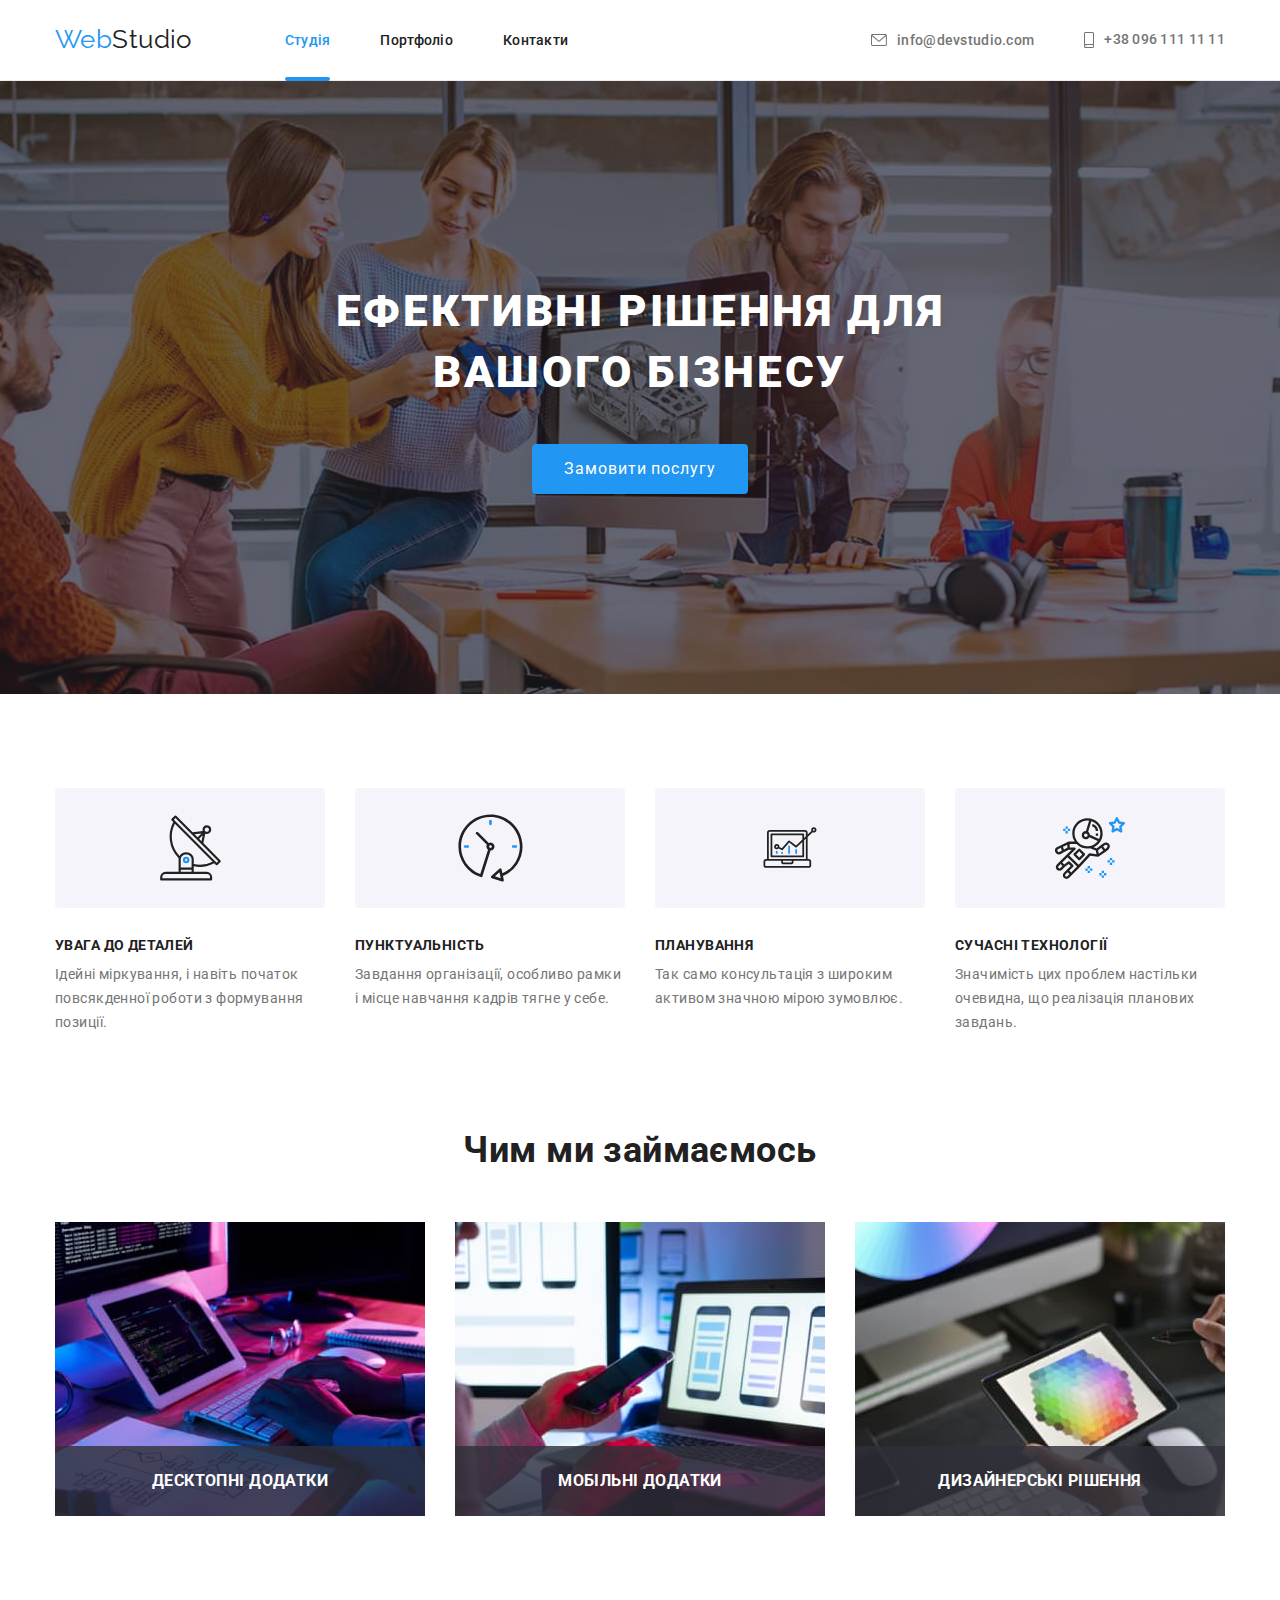
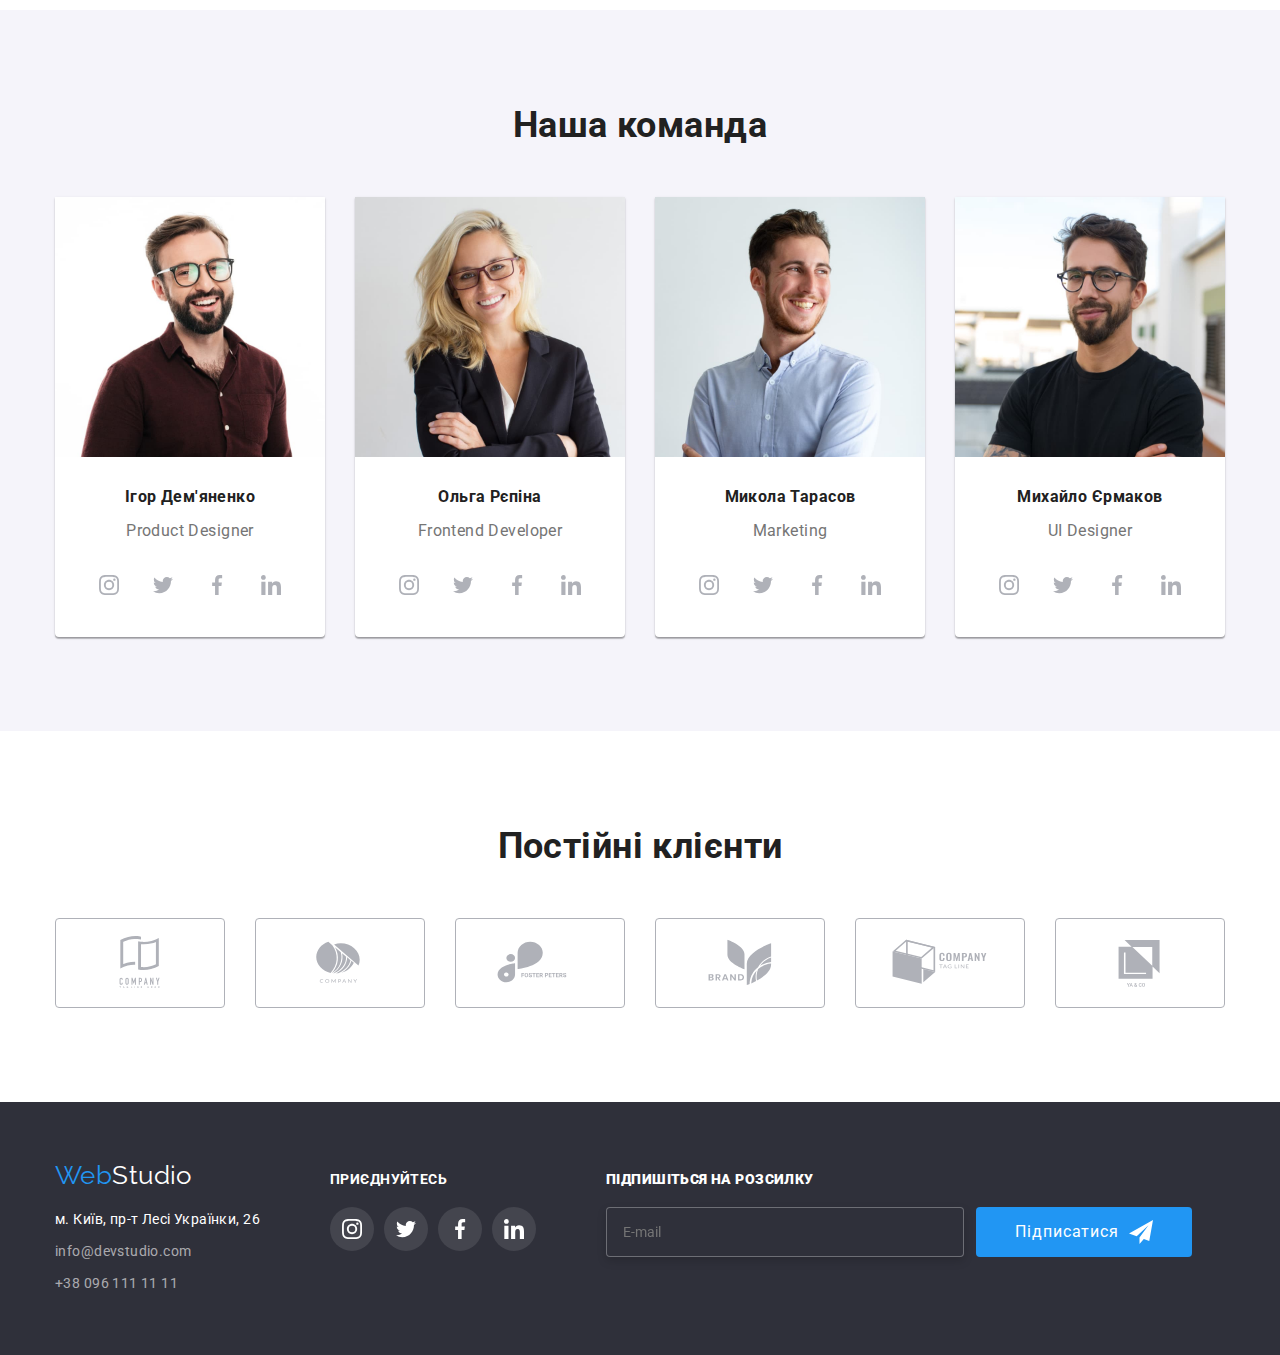
==== index.html @ 101f69b4 "add footer-email" ====
<!DOCTYPE html>
<html lang="uk">
  <head>
    <meta charset="UTF-8" />
    <meta http-equiv="X-UA-Compatible" content="IE=edge" />
    <meta name="viewport" content="width=device-width, initial-scale=1.0" />
    <title>WebStudio</title>
    <link
      rel="stylesheet"
      href="https://fonts.googleapis.com/css2?family=Raleway:wght@700&family=Roboto:wght@400;500;700;900&display=swap"
    />
    <link
      rel="stylesheet"
      href="https://cdnjs.cloudflare.com/ajax/libs/modern-normalize/1.0.0/modern-normalize.min.css"
    />
    <link rel="stylesheet" href="./css/styles.css" />
  </head>
  <body>
    <header>
      <div class="container header-container">
        <a class="link" href="/"><span>Web</span>Studio</a>
        <nav class="nav">
          <ul class="main-list">
            <li class="list-item"><a class="header-nav-link nav active" href="./index.html">Студія</a></li>
            <li class="list-item"><a class="header-nav-link " href="./portfolio.html">Портфоліо</a></li>
            <li class="list-item"><a class="header-nav-link" href="">Контакти</a></li>
          </ul>
        </nav>
        <ul class="list-address">
          <li class="list-item">
            <a class="icon-contacts" href="mailto:info@devstudio.com">
              <svg class=" icon-tap" width="16" height="12" >
              <use href="./images/icons.svg#envelope"></use></svg>info@devstudio.com
            </a>
          </li>
          <li class="list-item">
            <a class="icon-contacts" href="tel:+380961111111">
                <svg class="icon-tap" width="10" height="16">
                <use href="./images/icons.svg#smartphone">
                </use>
              </svg>+38 096 111 11 11</a>
          </li>
        </ul>
      </div>
    </header>
    <main>
      <!-- шапка cap-->
      <section class="hero section" >
        <div class="container">
          <h1 class="hero-cap">Ефективні рішення для вашого бізнесу</h1>
          <button class="buttom-cap" type="button" data-modal-open >Замовити послугу</button>
        </div> 
        <!-- модальне вікно  -->
        <div class="backdrop is-hidden" data-modal>
          <div class="modal ">
            <button class="btn-close" type="button" data-modal-close>
              <svg  width="11" height="11">
                <use href="./images/icons.svg#icon-x "></use> 
              </svg>
            </button>
            <form class="reg-form" name="reg-form" autocomplete="off" novalidate>
             <strong class="strong-title">Залиште свої дані, ми вам передзвонимо</strong>

              <div class="label-contacts">
                  
                    <label for="name">
                      <strong  class="strong-list">Iмʼя</strong>
                    </label>
                  <input class="input" type="text" id="name" name="user-name"  >
                  <svg class="form-icon" width="18" height="18">
                    <use href="./images/icons.svg#icon-name">
                    </use>
                  </svg>
              </div>

              <div class="label-contacts">
                    <label for="tel">
                      <strong class="strong-list">Телефон</strong>
                    </label>
                
                    <input class="input" type="tel" id="tel" name="user-tel" >
                    <svg class="form-icon" width="18" height="18">
                      <use href="./images/icons.svg#icon-phone">
                      </use>
                    </svg>
              </div>

              <div class="label-contacts">
                    <label for="email">
                      <strong class="strong-list">Пошта</strong>
                    </label>
                  <div class="form-contacts">
                  </div>
                    <input class="input" type="email" id="email" name="user-email" >
                    <svg class="form-icon" width="18" height="18">
                      <use href="./images/icons.svg#icon-mail">
                      </use>
                    </svg>
              </div>

              <div class="label-contacts">
                    <label for="comment">
                      <strong class="strong-list">Коментар</strong>
                    </label>
                <textarea  class="textarea" name="comment " id="comment" cols="30" rows="10" placeholder="Введіть текст"></textarea>
              </div>

               <label class="licence">
                  <input class="aggre-licence visually-hidden " type="checkbox" name="licence" >
                  <svg class="icon-licence" width="16" height="15">
                    <use class="icon-unchecked" href="./images/icons.svg#icon-unchecked"></use>
                    <use class="icon-checked" href="./images/icons.svg#icon-checked"></use>
                  </svg>
                  <strong class="strong-licence">
                    Погоджуюся з розсилкою та приймаю  
                    <a class="link" href="" rel="_blank" >Умови договору</a>
                  </strong>
                </label>

              <div class="send-btn">
                <button class="modal-btn" type="submit">Відправити</button>
              </div>     

            </form>
          </div>
        </div> 
      </section>
      <!-- вміння skill-->
      <section class="section">
        <div class="container">
          <h2 hidden class="visually-hidden">вміння</h2>
          <ul class="skill">
            <li class="list-skill">
              <div class="skill-list">
                <svg class="skill-icon" width="65" height="70">
                 <use href="./images/icons.svg#antenna">
                 </use>
               </svg>
             </div>
              <h3>УВАГА ДО ДЕТАЛЕЙ</h3>
              <p>Ідейні міркування, і навіть початок повсякденної роботи з формування позиції.</p>
            </li>
            <li class="list-skill">
              <div class="skill-list"><svg class="skill-icon" width="67" height="70">
                <use href="./images/icons.svg#clock">
                </use>
              </svg></div>
              <h3>ПУНКТУАЛЬНІСТЬ</h3>
              <p>Завдання організації, особливо рамки і місце навчання кадрів тягне у себе.</p>
            </li>
            <li class="list-skill">
              <div class="skill-list"><svg class="skill-icon" width="70" height="53">
                <use href="./images/icons.svg#diagram">
                </use>
              </svg></div>
              <h3>ПЛАНУВАННЯ</h3>
              <p>Так само консультація з широким активом значною мірою зумовлює.</p>
            </li>
            <li class="list-skill">
              <div class="skill-list"><svg class="skill-icon" width="70" height="70">
                <use href="./images/icons.svg#astronaut">
                </use>
              </svg></div>
              <h3>СУЧАСНІ ТЕХНОЛОГІЇ</h3>

              <p>Значимість цих проблем настільки очевидна, що реалізація планових завдань.</p>
            </li>
          </ul>
        </div>
      </section>
      <!-- Чим ми займаємось work-->
      <section class="section-work section">
        <div class="container">
          <h2 class="section-title">Чим ми займаємось</h2>
          <ul class="list-work">
            <li class="list-item">
              <div class="rute">
                <img class="img"
               src="./images/about-us/image-2.jpg" 
               width="370" height="294" 
               alt="Робочий стіл" />
              <div class="name">
                <h3>Десктопні Додатки</h3>
              </div>
              </div>
            </li>
            <li class="list-item">
              <div class="rute">
                <img class="img" 
                src="./images/about-us/image-1.jpg" 
                width="370" height="294" 
                alt="Створення макету за ноутбуком" />
                <div class="name">
                  <h3>мобільні Додатки</h3>
                </div>
              </div>
            </li>
            <li class="list-item">
              <div class="rute">
               <img
                class="img"
                src="./images/about-us/image-3.jpg"
                width="370"
                height="294"
                alt="Малювання на планшеті"
               />
              <div class="name">
                <h3>дизайнерські рішення</h3>
              </div>
              </div>
            </li>
          </ul>
        </div>
      </section>
      <!-- команда igor olga mikola mikhailo-->
      <section class="section-team section">
        <div class="container">
          <h2 class="section-title">Наша команда</h2>
          <ul class="list-team">
            <li class="list-name">
              <img class="img" src="./images/team/image-4.jpg" width="270" height="260" alt="продукт дизайнер" />
              <h3>Ігор Дем'яненко</h3>
              <p>Product Designer</p>
              <ul class="social-team">
                <li class="social-item">
                  <a class="social-link" href="https://instagram.com/" target="_blank" rel="noopener noreferrer" aria-label="instagram">
                    <svg class="social-icon" width="20" height="20">
                      <use href="./images/icons.svg#instagram">
                      </use>
                   </svg>
                </a>
               </li>
               <li class="social-item">
                  <a  class="social-link" href="https://twitter.com/" target="_blank" rel="noopener noreferrer" aria-label="twitter">
                    <svg class="social-icon" width="20" height="20">
                      <use href="./images/icons.svg#twitter">
                      </use>
                   </svg>
                </a>
               </li>
               <li class="social-item">
                  <a  class="social-link" href="https://www.facebook.com/" target="_blank" rel="noopener noreferrer" aria-label="facebook">
                    <svg class="social-icon" width="20" height="20">
                      <use href="./images/icons.svg#facebook">
                      </use>
                   </svg>
                </a>
               </li>
               <li class="social-item">
                  <a  class="social-link" href="https://www.linkedin.com/" target="_blank" rel="noopener noreferrer" aria-label="linkedin">
                    <svg class="social-icon" width="20" height="20">
                      <use href="./images/icons.svg#linkedin">
                      </use>
                   </svg>
                </a>
               </li> 
              </ul>
            </li>
            <li class="list-name">
              <img class="img" src="./images/team/image-5.jpg" width="270" height="260" alt="програміст" />
              <h3>Ольга Рєпіна</h3>
              <p>Frontend Developer</p>
              <ul class="social-team">
                <li class="social-item">
                  <a class="social-link" href="https://instagram.com/" target="_blank" rel="noopener noreferrer" aria-label="instagram">
                    <svg class="social-icon" width="20" height="20">
                      <use href="./images/icons.svg#instagram">
                      </use>
                   </svg>
                </a>
               </li>
               <li class="social-item">
                  <a  class="social-link" href="https://twitter.com/" target="_blank" rel="noopener noreferrer" aria-label="instagram">
                    <svg class="social-icon" width="20" height="20">
                      <use href="./images/icons.svg#twitter">
                      </use>
                   </svg>
                </a>
               </li>
               <li class="social-item">
                  <a  class="social-link" href="https://www.facebook.com/" target="_blank" rel="noopener noreferrer" aria-label="instagram">
                    <svg class="social-icon" width="20" height="20">
                      <use href="./images/icons.svg#facebook">
                      </use>
                   </svg>
                </a>
               </li>
               <li class="social-item">
                  <a  class="social-link" href="https://www.linkedin.com/" target="_blank" rel="noopener noreferrer" aria-label="instagram">
                    <svg class="social-icon" width="20" height="20">
                      <use href="./images/icons.svg#linkedin">
                      </use>
                   </svg>
                </a>
               </li> 
              </ul>
            </li>
            <li class="list-name">
              <img class="img" src="./images/team/image-6.jpg" width="270" height="260" alt="маркетолог" />
              <h3>Микола Тарасов</h3>
              <p>Marketing</p>
              <ul class="social-team">
                <li class="social-item">
                  <a class="social-link" href="https://instagram.com/" target="_blank" rel="noopener noreferrer" aria-label="instagram">
                    <svg class="social-icon" width="20" height="20">
                      <use href="./images/icons.svg#instagram">
                      </use>
                   </svg>
                </a>
               </li>
               <li class="social-item">
                  <a  class="social-link" href="https://twitter.com/" target="_blank" rel="noopener noreferrer" aria-label="instagram">
                    <svg class="social-icon" width="20" height="20">
                      <use href="./images/icons.svg#twitter">
                      </use>
                   </svg>
                </a>
               </li>
               <li class="social-item">
                  <a  class="social-link" href="https://www.facebook.com/" target="_blank" rel="noopener noreferrer" aria-label="instagram">
                    <svg class="social-icon" width="20" height="20">
                      <use href="./images/icons.svg#facebook">
                      </use>
                   </svg>
                </a>
               </li>
               <li class="social-item">
                  <a  class="social-link" href="https://www.linkedin.com/" target="_blank" rel="noopener noreferrer" aria-label="instagram">
                    <svg class="social-icon" width="20" height="20">
                      <use href="./images/icons.svg#linkedin">
                      </use>
                   </svg>
                </a>
               </li> 
              </ul>
            </li>
            <li class="list-name">
              <img class="img" src="./images/team/image-7.jpg" width="270" height="260" alt="дизайнер" />
              <h3>Михайло Єрмаков</h3>
              <p>UI Designer</p>
              <ul class="social-team">
                <li class="social-item">
                  <a class="social-link" href="https://instagram.com/" target="_blank" rel="noopener noreferrer" aria-label="instagram">
                    <svg class="social-icon" width="20" height="20">
                      <use href="./images/icons.svg#instagram">
                      </use>
                   </svg>
                </a>
               </li>
               <li class="social-item">
                  <a  class="social-link" href="https://twitter.com/" target="_blank" rel="noopener noreferrer" aria-label="instagram">
                    <svg class="social-icon" width="20" height="20">
                      <use href="./images/icons.svg#twitter">
                      </use>
                   </svg>
                </a>
               </li>
               <li class="social-item">
                  <a  class="social-link" href="https://www.facebook.com/" target="_blank" rel="noopener noreferrer" aria-label="instagram">
                    <svg class="social-icon" width="20" height="20">
                      <use href="./images/icons.svg#facebook">
                      </use>
                   </svg>
                </a>
               </li>
               <li class="social-item">
                  <a class="social-link" href="https://www.linkedin.com/" target="_blank" rel="noopener noreferrer" aria-label="instagram">
                    <svg class="social-icon" width="20" height="20">
                      <use href="./images/icons.svg#linkedin">
                      </use>
                   </svg>
                </a>
               </li> 
              </ul>
            </li>
          </ul>
        </div>
      </section>
      <!-- постійні клієнти-->
      <section class="clients section">
        <div class="container ">
          <h2 class="section-title">Постійні клієнти</h2>
          <ul class="clients-item">
            <li class="clients-list">
              <a class="clients-link" href="" target="_blank" rel="noopener noreferrer" aria-label="">
                <svg class="clients-icon" width="120" height="60">
                <use  href="./images/icons.svg#logo-1">
                </use>
              </svg></a>
          </li>
            <li class="clients-list">
              <a class="clients-link " href="" target="_blank" rel="noopener noreferrer" aria-label="">
                <svg class="clients-icon" width="120" height="60">
                <use href="./images/icons.svg#logo-2">
                </use>
              </svg></a>
                  </li>
            <li class="clients-list">
              <a class="clients-link" href="" target="_blank" rel="noopener noreferrer" aria-label="">
                <svg class="clients-icon" width="120" height="60">
                <use href="./images/icons.svg#logo-3">
                </use>
              </svg></a>
                  </li>
            <li class="clients-list">
              <a class="clients-link" href="" target="_blank" rel="noopener noreferrer" aria-label="">
                <svg class="clients-icon" width="120" height="60">
                <use href="./images/icons.svg#logo-4">
                </use>
              </svg></a>
                  </li>
            <li class="clients-list">
              <a class="clients-link" href="" target="_blank" rel="noopener noreferrer" aria-label="">
                <svg class="clients-icon" width="120" height="60">
                <use href="./images/icons.svg#logo-5">
                </use>
              </svg></a>
                  </li>
            <li class="clients-list">
              <a class="clients-link" href="" target="_blank" rel="noopener noreferrer" aria-label="">
                <svg class="clients-icon" width="120" height="60">
                      <use href="./images/icons.svg#logo-6">
                      </use>
                   </svg>
                </a>
                  </li>
          </ul>
        </div>
      </section>
    </main>
    <footer class="footer">
      <div class="container">
        <div class="footer-container">
        <div>
        <a href="./index.html"><span>Web</span>Studio</a>
        <address class="link-address">
          <div class="socaial-footer">
          <ul class="list-contacts"><!--webstudio-->
            <li class="list-item">
              <a class="link" href="https://goo.gl/maps/d5CcS2hFM6yTFQRFA" target="_blank" rel="noopener no referre">
                м. Київ, пр-т Лесі Українки, 26
              </a>
            </li>
            <li class="list-item">
              <a class="link-address" href="mailto:info@devstudio.com">info@devstudio.com</a>
            </li>
            <li class="list-item">
              <a class="link-address" href="tel:+380961111111">+38 096 111 11 11</a>
            </li>
          </ul>
          </div>
        </address>
      </div>
      <div>
       <h2>приєднуйтесь</h2>
      <div class="socaial-footer">
        <ul class="social-footer">
          <li class="social-item">
            <a class="footer-link" href="https://instagram.com/" target="_blank" rel="noopener noreferrer"
              aria-label="instagram">
              <svg class="social-icon" width="20" height="20">
                <use href="./images/icons.svg#instagram">
                </use>
              </svg>
            </a>
          </li>
          <li class="social-item">
            <a class="footer-link" href="https://twitter.com/" target="_blank" rel="noopener noreferrer" aria-label="twitter">
              <svg class="social-icon" width="20" height="20">
                <use href="./images/icons.svg#twitter">
                </use>
              </svg>
            </a>
          </li>
          <li class="social-item">
            <a class="footer-link" href="https://www.facebook.com/" target="_blank" rel="noopener noreferrer"
              aria-label="facebook">
              <svg class="social-icon" width="20" height="20">
                <use href="./images/icons.svg#facebook">
                </use>
              </svg>
            </a>
          </li>
          <li class="social-item">
            <a class="footer-link" href="https://www.linkedin.com/" target="_blank" rel="noopener noreferrer"
              aria-label="linkedin">
              <svg class="social-icon" width="20" height="20">
                <use href="./images/icons.svg#linkedin">
                </use>
              </svg>
            </a>
          </li>
        </ul>
      </div>
    </div>
    <div>
      
      <form name="form" autocomplete="on" novalidate>
        <label for="footer-email">
          <strong>Підпишіться на розсилку</strong>
        </label>
        <div class="add-email">
              <input class="footer-label" type="email" name="email" id="footer-email" placeholder="E-mail"  />

          <div>
            <button class="tg-btn" type="submit">Підписатися
              <svg class="" width="24" height="24">
                <use href="./images/icons.svg#icon-telegram">
                </use>
              </svg>
            </button>
          </div>
        </div>
      </form>
    
    </div>
        </div>
      </div>
 </footer>
 <script src="./js/modal.js"></script>
</body>
</html>
---- css/styles.css ----
:root {
  --text: #212121;
  --background: #ffffff;
  --color-p: #757575;
  --color-but: #2196f3;
  --color-but: #2196f3;
  --active-but: #188ce8;
  --icon-color: #afb1b8;
  --bg-svg: #F5F4FA;
  --bg-color-90:rgba(33, 150, 243, 90%);
  --bg-backdrop:#0000001A;
  --timing-function: cubic-bezier(0.4, 0, 0.2, 1);
  --input-border:#21212133;
  --color-textarea:rgba(117, 117, 117, 0.5);

}
body {
  color: var(--text);
  background-color: var(--background);
  font-family: "roboto";
  letter-spacing: 0.03em;
  font-size: 14px;
}
.visually-hidden {
  position: absolute;
  width: 1px;
  height: 1px;
  margin: -1px;
  border: 0;
  padding: 0;
  white-space: nowrap;
  clip-path: inset(100%);
  clip: rect(0 0 0 0);
  overflow: hidden;
}
header {
  border-bottom: 1px solid #ececec;
}
.header-container {
  display: flex;
  align-items: center;
}
.header-nav-link {
  display: block;
  padding-top: 28px;
  padding-bottom: 28px;
  
}
span {
  color: var(--color-but);
}
img {
  display: block;
  max-width: 100%;
  height: auto;
}
ul {
  list-style-type: none;
  margin: 0;
  padding: 0;
}
a {
  text-decoration: none;
}
p {
  color: var(--color-p);
}
h1,
h2,
h3,
h4,
h5,
h6,
p {
  margin: 0;
}
.footer {
  background-color: #2f303a;
  color: var(--background);
  padding-top: 60px;
  padding-bottom: 60px;
}
.footer h2 {
  font-weight: 700;
  font-style: normal;
  font-size: 14px;
  line-height: 16px;
  letter-spacing: 0.03em;
  text-transform: uppercase;
  margin-bottom: 20px;
}
footer [href="./index.html"] {
  display: block;
  color: var(--background);
  font-size: 26px;
  line-height: 1;
  font-family: "raleway";
  margin-bottom: 20px;
}
footer [href="mailto:info@devstudio.com"],
[href="tel:+380961111111"] {
  font-style: normal;
  line-height: 1.7;
  color: #ffffff99;
  transition-timing-function: var(--timing-function);
  transition-duration: 250ms;
  transition-property: color;
}
footer [href="https://goo.gl/maps/d5CcS2hFM6yTFQRFA"]
{
  font-style: normal;
  line-height: 1.7;
  color: var(--background);
}
.footer-link {
  display: flex;
  fill: var(--background);
  width: 44px;
  height: 44px;
  border-radius: 50%;
  align-items: center;
  justify-content: center;
  background-color: rgba(255, 255, 255, 0.1);;
  transition-property:  background-color;
  transition-duration:  250ms; 
  transition-timing-function: var(--timing-function);   
}
ul .footer-link:hover,
ul .footer-link:focus {
  fill: var(--background);
  background-color: var(--color-but)
}
.social-footer {
  display: flex;
  gap: 10px;
}

.footer-container {
  display: flex;
  align-items: baseline;
  gap: 70px;
}
.socaial-footer {
  display: flex;
  gap: 70px;
}
.list-contacts{
  display: flex;
  flex-direction: column;
  gap: 8px;
}
.section {
  padding-top: 94px;
  padding-bottom: 94px;
}
.products {
  padding-top: 0;
  display: flex;
  align-items: center;
  justify-content: center;
  flex-wrap: wrap;
  gap: 30px;
}

.list-products {
  display: inline-block;
  transition-property:  box-shadow ;
  transition-duration: 250ms ;
  transition-timing-function: var(--timing-function);
}
.products h2 {
  font-size: 18px;
  line-height: 2;
  text-align: left;
  margin: 0 0px 4px 24px;
  letter-spacing: 0.06em;
  color: var(--text);
}
.products .list-products:hover,
.products .list-products:focus {
  box-shadow: 0px 1px 1px #0000001f, 0px 4px 4px #0000000f, 1px 4px 6px #00000029;
}
.section .list-produsct:hover{
 box-shadow: 0px 1px 1px #0000001f, 0px 4px 4px #0000000f, 1px 4px 6px #00000029;
}
.border p {
  font-size: 16px;
  line-height: 1.9;
  text-align: left;
  margin-left: 24px;
}
.products li {
  width: 370px;
  letter-spacing: 0.06em;
}

ul [href="mailto:info@devstudio.com"]:hover,
ul [href="mailto:info@devstudio.com"]:focus,
ul [href="tel:+380961111111"]:hover,
ul [href="tel:+380961111111"]:focus {
  color: var(--color-but);
}
.main-list a {
  color: var(--text);
  font-weight: 500;
  letter-spacing: 0.02em;
  transition-property: color;
  transition-duration: 250ms;
  transition-timing-function: var(--timing-function);
}
.main-list a:hover,
.main-list a:focus {
  color: var(--color-but);
}
.main-list {
  display: flex;
  gap: 50px;
}

.nav.active {
  color: var(--color-but);
}
.nav.active::after{
  content: '';
    display: block;
    width: 100%;
    height: 4px;
    background-color: var(--color-but);
    position: absolute;
    bottom: -5px;
    right: 0;
    border-radius: 2px;
}
.nav {
  margin-right: auto;
}

.list-address {
  display: flex;
  align-items: center;
  gap: 50px;
}
.list-address a {
  color: var(--color-p);
  letter-spacing: 0.02em;
  padding-top: 28px;
  padding-bottom: 28px;
  font-weight: 500;
}

.icon-contacts {
  display: flex;
  align-items: center;
  gap: 10px;
  fill: var(--color-p);
  transition-property: color;
  transition-duration: 250ms ;
  transition-timing-function: var(--timing-function);
}
.icon-contacts:hover .icon-tap,
.icon-contacts:focus .icon-tap {
  fill: var(--color-but);
}
.icon-tap{
  transition-property: color;
  transition-duration: 250ms ;
  transition-timing-function: var(--timing-function);
}
.icon-tap:hover,
.icon-tap:focus {
  fill: var(--color-but);
}
.list-item{
  justify-content: center;
position: relative;
   
}
.list-buttoms {
  display: flex;
  justify-content: center;
  gap: 8px;
  margin-bottom: 50px;
}
[href="/"] {
  color: var(--text);
  font-size: 26px;
  line-height: 1.2;
  font-family: "raleway";
  margin-right: 93px;
}
.hero {
  background-color: #2f303a;
  padding: 200px 0;
   background-image: linear-gradient(to right, rgba(47, 48, 58, 0.4) 0%, rgba(47, 48, 58, 0.4) 100%), url(../images/bg-img.jpg);
  background-repeat: no-repeat;
  background-position: center ;
  background-size: cover ;
  max-width: 1600px;
  margin: 0 auto ;
}
.hero-cap {
  color: var(--background);
  font-weight: 900;
  font-size: 44px;
  line-height: 1.4;
  text-align: center;
  letter-spacing: 0.06em;
  text-transform: uppercase;
  margin-bottom: 40px;
  width: 696px;
  margin-left: auto;
  margin-right: auto;
}

.buttom-cap {
  color: var(--background);
  font-size: 16px;
  width: 216px;
  height: 50px;
  background-color: var(--color-but);
  border-radius: 4px;
  border: 0;
  letter-spacing: 0.06em;
  margin: 0 auto;
  display: block;
  cursor: pointer;
}
.buttom-cap:active {
  background-color: var(--active-but);
}
.skill {
  display: flex;
  gap: 30px;
}
.skill h2 {
  left: 617px;
  font-size: 36px;
  line-height: 1.2;
  text-align: center;
}
.skill li {
  width: 270px;
  display: inline-block;
  gap: 10px;
}
.skill h3 {
  line-height: 1.1;
  font-size: 14px;
  margin-bottom: 10px;
}
.skill p {
  line-height: 1.7;
}
.skill-item{
  display: flex;
  gap: 30px;
}
.skill-icon{
background-color: var(--bg-svg);
}
.skill-list{
  display: flex;
  background-color: var(--bg-svg);
  height: 120px;
  align-items: center;
  justify-content: center;
  border-radius: 4px;
  margin-bottom: 30px;

}
.section-title {
  font-size: 36px;
  line-height: 1.2;
  text-align: center;
  color: var(--text);
  margin-bottom: 50px;
}
.section-work {
  padding-top: 0;
}
.list-work {
  display: flex;
  gap: 30px;
}

.section-team {
  background-color: #f5f4fa;
}
.list-team {
  display: flex;
  gap: 30px;
}
.section-team h3 {
  font-size: 16px;
  line-height: 1.2;
  text-align: center;
  padding-top: 30px;
  margin-bottom: 10px;
}
.section-team p {
  font-size: 16px;
  line-height: 1.9;
  text-align: center;
  margin-bottom: 16px;
}
.social-team {
  display: flex;
  gap: 10px;
  justify-content: center;
  padding-bottom: 30px;
}
.social-link {
  display: flex;
  fill: var(--icon-color);
  width: 44px;
  height: 44px;
  border-radius: 50%;
  align-items: center;
  justify-content: center;
  background-color: rgba(255, 255, 255, 0.1);;
  transition-property: fill, background-color;
  transition-duration: 250ms;
  transition-timing-function: var(--timing-function);
}

 ul .social-link:hover,
 ul .social-link:focus{
  fill: var(--background);
  background-color: var(--color-but);
}

.list-buttoms [type="button"] {
  height: 38px;
  background-color: #f5f4fa;
  border-radius: 4px;
  border: 0;
  font-size: 16px;
  padding: 6px 22px;
  cursor: pointer;
  transition-property: color, background-color, box-shadow ;
  transition-duration: 250ms;
  transition-timing-function: var(--timing-function);
}
.list-buttoms [type="button"]:hover,
.list-buttoms [type="button"]:focus {
  background-color: var(--active-but);
  color: var(--background);
  box-shadow: 0px 3px 1px #0000001a, 0px 1px 2px #00000014, 0px 2px 2px #0000001f;
}

.border {
  border-right-color: rgb(238, 238, 238);
  border-right-style: solid;
  border-right-width: 1px;
  border-bottom-color: rgb(238, 238, 238);
  border-bottom-style: solid;
  border-bottom-width: 1px;
  border-left-color: rgb(238, 238, 238);
  border-left-style: solid;
  border-left-width: 1px;
  padding-top: 30px;
  padding-bottom: 20px;
}
.list-team > li {
  background-color: var(--background);
  box-shadow: 0px 1px 3px #0000001f, 0px 1px 1px #00000024, 0px 2px 1px #00000033;
  border-radius: 0px 0px 4px 4px;
}
.link-address {
  display: flex;
}
.container {
  width: 1200px;
  margin: 0 auto;
  padding: 0 15px 0 15px;
}
.clients-item{
  display: flex;
  justify-content: center;
  gap: 30px;
}
.clients-list{
  width: 170px;
  height: 90px;
}
.clients h2{
  color: var(--text);
}


.clients-link {
 display: flex;
 border: 1px solid #AFB1B8;
 border-radius: 4px;
 align-items: center;
 justify-content: center;
 width: 100%;
 height: 100% ;
 color: var(--icon-color);
 transition-duration: 250ms;
  transition-property:  border;
  transition-timing-function: var(--timing-function);
}
.clients-link:hover,
.clients-link:focus{
  border-color: var(--color-but);
}
ul .clients-link:hover .clients-icon,
ul .clients-link:focus .clients-icon{
fill: var(--color-but);
}
.clients-icon{
  fill: currentColor;
  transition-property: fill ;
  transition-duration: 250ms;
  transition-timing-function: var(--timing-function);
}

.backdrop {
  position: fixed;
  top: 0;
  left: 0;
  width: 100%;
  height: 100%;
  background-color: var(--bg-backdrop);
  transition-property: opacity, visibility;
  transition-duration: 250ms;
  transition-timing-function: var(--timing-function);
  z-index: 10;
}
.backdrop.is-hidden{
opacity: 0;
pointer-events: none;
visibility: hidden ;
}
.modal{
  padding: 40px 41px;
  position: absolute;
  top: 50%;
  left: 50%;
  width:  528px; 
  height: 581px;
  transform: translate(-50%, -50%) ;
  transition-property: opacity, visibility;
  background-color: var(--background);
  box-shadow: 0px 1px 3px rgba(0, 0, 0, 0.12), 0px 1px 1px rgba(0, 0, 0, 0.14), 0px 2px 1px rgba(0, 0, 0, 0.2);
  border-radius: 4px;
}

.backdrop [type="button"]{
  position: absolute;
  top: 8px;
  right: 8px;
  width: 30px;
  height: 30px;
  border: 1px solid rgba(0, 0, 0, 0.1);
  border-radius: 50%;
  padding: 0;
  display: flex;
  align-items: center;
  justify-content: center;
  background-color: var(--background);
  cursor: pointer;
  
}
.rute {
  position: relative;
}
.name {
  display: flex;
  align-items: center;
  justify-content: center;
  position: absolute;
  bottom: 0;
  right: 0;
  color: var(--background);
  background-color: rgba(47, 48, 58, 0.8);
  width: 100%;
  height: 70px;
  text-transform: uppercase;
}
.team-thumb{
  position: relative;
  overflow: hidden;
}
.overlay{
  transform: translateY(100%); 
  display: flex;
  align-items: center;
  justify-content: center;
  position: absolute;
  top: 0;
  left: 0; 
  background-color: var(--bg-color-90);
  width: 100%;
  height: 100%;
  padding: 63px 24px;
  letter-spacing: 0.03em;
  font-size: 18px;
  transition-property: transform;
  transition-duration: 250ms ;
  transition-timing-function: var(--timing-function);
}
.overlay-desc{
 letter-spacing: 0.03em;
 font-size: 18px;
 color: var(--background);
 line-height: calc(28/18);
}
li:hover .overlay{
 transform: translateY(0);
}
.add-email {
  display: flex;
  align-items: center;
  gap: 12px;
}
.tg-btn{
  color: var(--background);
  font-size: 16px;
  width: 216px;
  height: 50px;
  background-color: var(--color-but);
  border-radius: 4px;
  border: 0;
  letter-spacing: 0.06em;
  margin: 0 auto;
  display: flex;
  align-items: center;
  justify-content: center;
  cursor: pointer;
  gap: 10px;
}
textarea{
  resize: none;
width: 100%;
height: 120px;
padding: 12px 16px;
cursor: pointer;
outline: transparent;
 border-radius: 4px;
border: 1px solid var(--input-border);
transition: border-color 250ms var(--timing-function);
}
.textarea::placeholder{
  color: var(--color-textarea);
  font-size: 12px;
}
.textarea:focus,
.textarea:hover{
border: 1px solid var(--color-but);}

.form-contacts{
  margin-bottom:4px;
}
.label-contacts{
  position: relative;
  margin-bottom: 10px;
}
.input{
  position: relative;
  width: 100%;
  height: 40px;
  border: 1px solid var(--input-border);
  border-radius: 4px;
  cursor: pointer;
  padding-left: 42px;
  outline: transparent;
  transition: border-color 250ms  var(--timing-function);
}

.input:focus + .form-icon{
fill: var(--color-but);
}

.input:focus,
.input:hover{
border: 1px solid var(--color-but);
}

.strong-list{
  display: flex;
  margin-bottom: 4px;
  font-size: 14px;
  letter-spacing: 0.01em;
  color: var(--color-p);
  font-weight: 400;
  line-height:calc(14/12);
}
.strong-title{
  display: flex;
  justify-content: center;
  font-size: 20px;
  line-height: calc(23/20);
  margin-bottom: 12px;
}
.footer-label{
  cursor: pointer;
  outline: transparent;
  width: 358px;
  height: 50px;
  padding-left: 16px;
  background-color: #2F303A;
  color: var(--background);
  border: 1px solid rgba(255, 255, 255, 0.3);
  filter: drop-shadow(0px 4px 4px rgba(0, 0, 0, 0.15));
  border-radius: 4px;
  transition: border-color 250ms var(--timing-function);
}
.footer-label:hover,
.footer-label:focus {
  border: 1px solid var(--color-but);
}
.modal-btn{
  margin-top: 30px;
  color: var(--background);
  font-size: 16px;
  width: 216px;
  height: 50px;
  background-color: var(--color-but);
  border-radius: 4px;
  border: 0;
  letter-spacing: 0.06em;
  margin: 0 auto;
  display: flex;
  align-items: center;
  justify-content: center;
  cursor: pointer;
}
.send-btn{
  margin-top: 30px;
}
.btn-close{
  transition-duration: 250ms;
    transition-timing-function: var(--timing-function);
    transition-property: fill;
}
.btn-close:hover,
.btn-close:focus {
  fill: var(--color-but);
}
.comment{
  margin-bottom: 20px;
}
.aggre{
  margin-bottom: 30px;
}
.strong-licence{
  color: var(--color-p);
  line-height: calc(24/14);
  font-weight: 400;
  user-select: none;
}
.strong-licence a{
  text-decoration: underline;
  color: var(--color-but);
}
.form-icon{
 position: absolute;
 bottom: 11px;
 left: 14px;
 transition: fill 250ms var(--timing-function);
}
.stoke{
  position: relative;
  margin-bottom: 10px;
}

.icon-unchecked{
opacity: 1;
}

.icon-checked{ 
  opacity: 0;
  transition: opacity 250ms var(--timing-function);
fill: var(--color-but);
}
.aggre-licence:checked + 
 .icon-licence .icon-checked  {
  background-color: var(--active-but);
  opacity:  1 ;
}

.aggre-licence:checked+
.icon-licence .icon-unchecked {
fill: var(--active-but);
}
.icon-licence:checked .icon-unchecked{
  background-color: var(--active-but);
}
.form-icon:focus,
.form-icon:hover{
  border-color: var(--input-border);
} 
.licence{
  display: flex;
  align-items: center;
  justify-content: center;
  gap: 9px;
}
[for="footer-email"]{
  display: inline-block;
  font-weight: 700;
    font-style: normal;
    font-size: 14px;
    line-height: 16px;
    letter-spacing: 0.03em;
    text-transform: uppercase;
    margin-bottom: 20px;
}
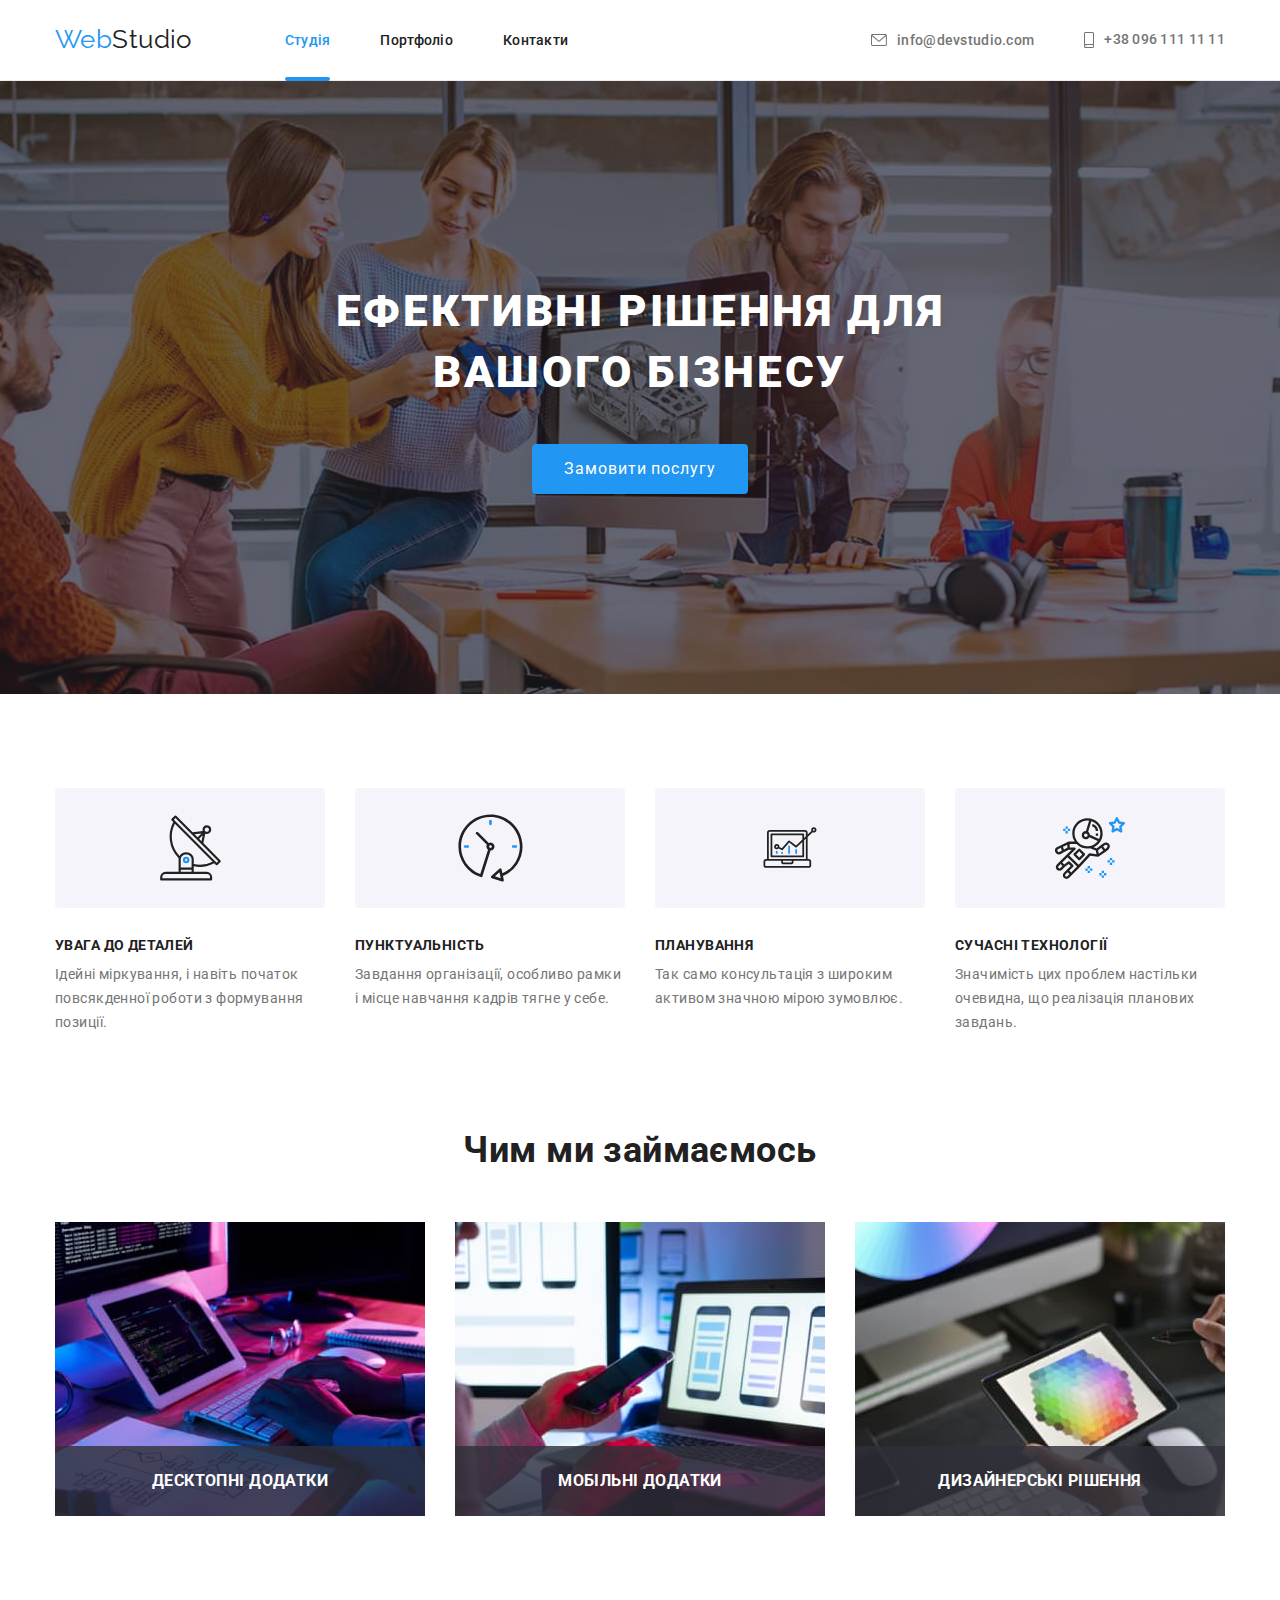
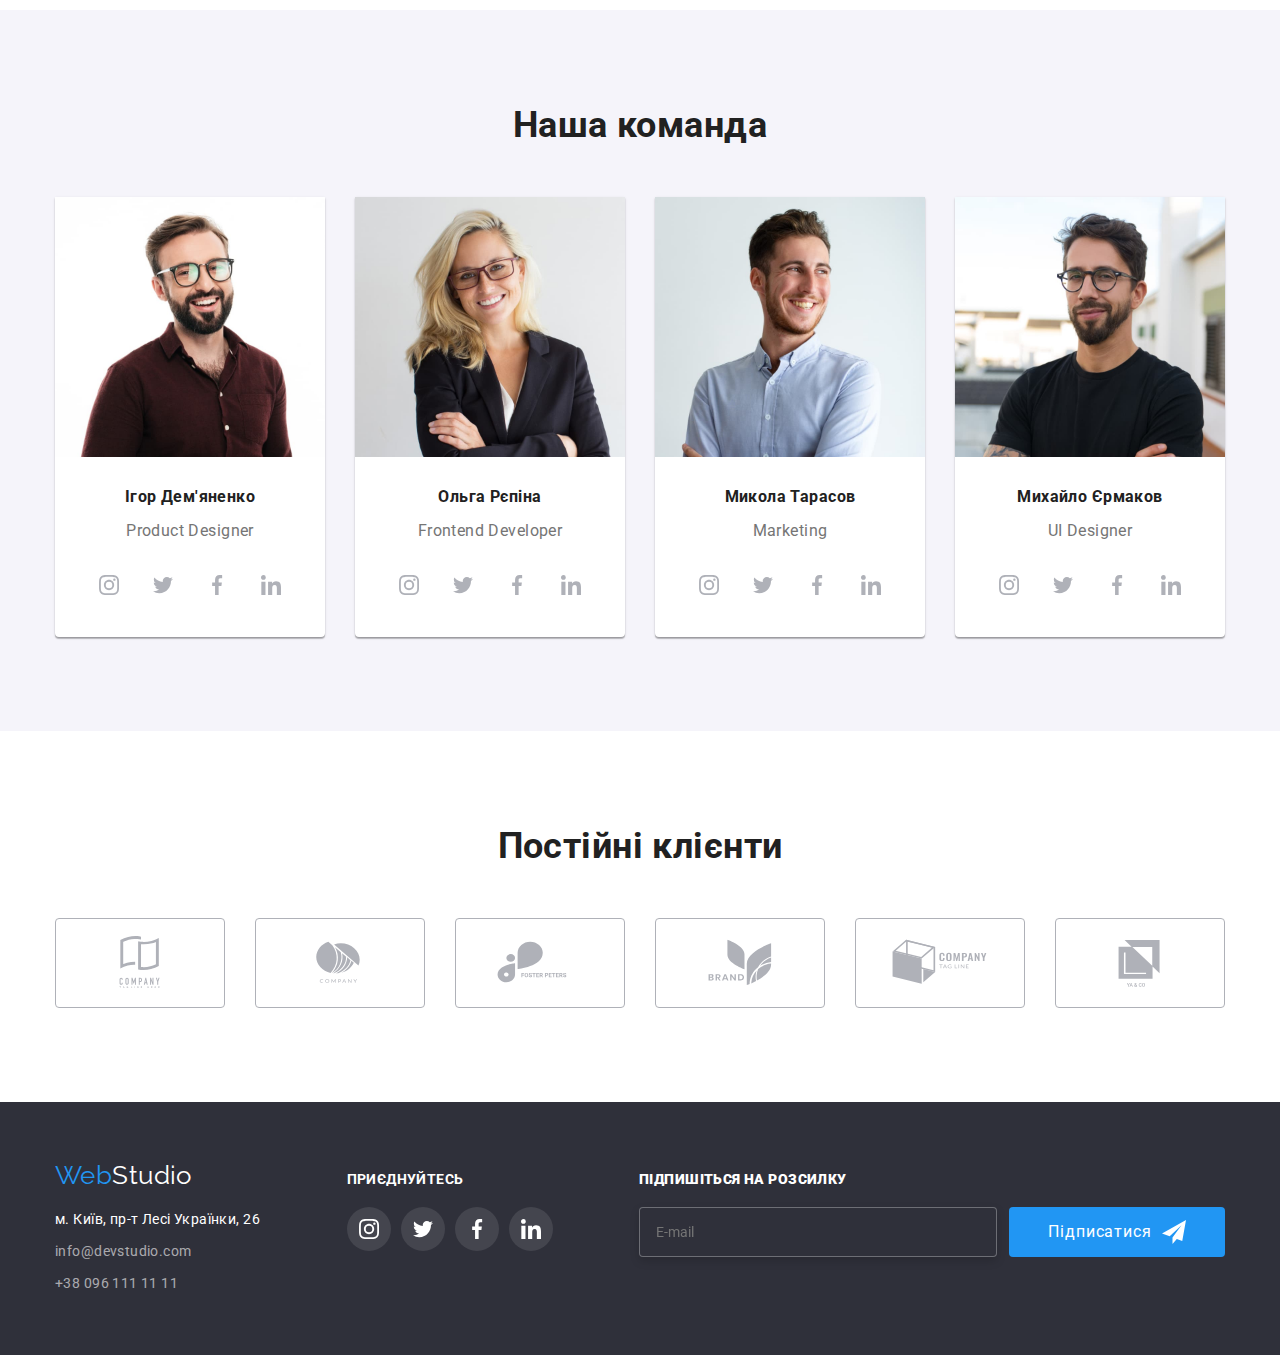
==== commit d41a496c: "mentor" ====
--- a/index.html
+++ b/index.html
@@ -51,79 +51,7 @@
           <button class="buttom-cap" type="button" data-modal-open >Замовити послугу</button>
         </div> 
         <!-- модальне вікно  -->
-        <div class="backdrop is-hidden" data-modal>
-          <div class="modal ">
-            <button class="btn-close" type="button" data-modal-close>
-              <svg  width="11" height="11">
-                <use href="./images/icons.svg#icon-x "></use> 
-              </svg>
-            </button>
-            <form class="reg-form" name="reg-form" autocomplete="off" novalidate>
-             <strong class="strong-title">Залиште свої дані, ми вам передзвонимо</strong>
-
-              <div class="label-contacts">
-                  
-                    <label for="name">
-                      <strong  class="strong-list">Iмʼя</strong>
-                    </label>
-                  <input class="input" type="text" id="name" name="user-name"  >
-                  <svg class="form-icon" width="18" height="18">
-                    <use href="./images/icons.svg#icon-name">
-                    </use>
-                  </svg>
-              </div>
-
-              <div class="label-contacts">
-                    <label for="tel">
-                      <strong class="strong-list">Телефон</strong>
-                    </label>
-                
-                    <input class="input" type="tel" id="tel" name="user-tel" >
-                    <svg class="form-icon" width="18" height="18">
-                      <use href="./images/icons.svg#icon-phone">
-                      </use>
-                    </svg>
-              </div>
-
-              <div class="label-contacts">
-                    <label for="email">
-                      <strong class="strong-list">Пошта</strong>
-                    </label>
-                  <div class="form-contacts">
-                  </div>
-                    <input class="input" type="email" id="email" name="user-email" >
-                    <svg class="form-icon" width="18" height="18">
-                      <use href="./images/icons.svg#icon-mail">
-                      </use>
-                    </svg>
-              </div>
-
-              <div class="label-contacts">
-                    <label for="comment">
-                      <strong class="strong-list">Коментар</strong>
-                    </label>
-                <textarea  class="textarea" name="comment " id="comment" cols="30" rows="10" placeholder="Введіть текст"></textarea>
-              </div>
-
-               <label class="licence">
-                  <input class="aggre-licence visually-hidden " type="checkbox" name="licence" >
-                  <svg class="icon-licence" width="16" height="15">
-                    <use class="icon-unchecked" href="./images/icons.svg#icon-unchecked"></use>
-                    <use class="icon-checked" href="./images/icons.svg#icon-checked"></use>
-                  </svg>
-                  <strong class="strong-licence">
-                    Погоджуюся з розсилкою та приймаю  
-                    <a class="link" href="" rel="_blank" >Умови договору</a>
-                  </strong>
-                </label>
-
-              <div class="send-btn">
-                <button class="modal-btn" type="submit">Відправити</button>
-              </div>     
-
-            </form>
-          </div>
-        </div> 
+         
       </section>
       <!-- вміння skill-->
       <section class="section">
@@ -495,8 +423,8 @@
     </div>
     <div>
       
-      <form name="form" autocomplete="on" novalidate>
-        <label for="footer-email">
+      <form name="form" autocomplete="on" >
+        <label  class="footer-email" for="footer-email">
           <strong>Підпишіться на розсилку</strong>
         </label>
         <div class="add-email">
@@ -517,6 +445,80 @@
         </div>
       </div>
  </footer>
+<div class="backdrop is-hidden" data-modal>
+  <div class="modal ">
+    <button class="btn-close" type="button" data-modal-close>
+      <svg width="11" height="11">
+        <use href="./images/icons.svg#icon-x "></use>
+      </svg>
+    </button>
+    <form class="reg-form" name="reg-form" autocomplete="off" novalidate>
+      <strong class="strong-title">Залиште свої дані, ми вам передзвонимо</strong>
+
+      <div class="label-contacts">
+
+        <label for="name">
+          <span class="strong-list">Iмʼя</span>
+        </label>
+        <input class="input" type="text" id="name" name="user-name">
+        <svg class="form-icon" width="18" height="18">
+          <use href="./images/icons.svg#icon-name">
+          </use>
+        </svg>
+      </div>
+
+      <div class="label-contacts">
+        <label for="tel">
+          <span class="strong-list">Телефон</span>
+        </label>
+
+        <input class="input" type="tel" id="tel" name="user-tel">
+        <svg class="form-icon" width="18" height="18">
+          <use href="./images/icons.svg#icon-phone">
+          </use>
+        </svg>
+      </div>
+
+      <div class="label-contacts">
+        <label for="email">
+          <span class="strong-list">Пошта</span>
+        </label>
+        <div class="form-contacts">
+        </div>
+        <input class="input" type="email" id="email" name="user-email">
+        <svg class="form-icon" width="18" height="18">
+          <use href="./images/icons.svg#icon-mail">
+          </use>
+        </svg>
+      </div>
+
+      <div class="label-contacts">
+        <label for="comment">
+          <span class="strong-list">Коментар</span>
+        </label>
+        <textarea class="textarea" name="comment " id="comment" cols="30" rows="10"
+          placeholder="Введіть текст"></textarea>
+      </div>
+
+      <label class="licence">
+        <input class="aggre-licence visually-hidden " type="checkbox" name="licence">
+        <svg class="icon-licence" width="16" height="15">
+          <use class="icon-unchecked" href="./images/icons.svg#icon-unchecked"></use>
+          <use class="icon-checked" href="./images/icons.svg#icon-checked"></use>
+        </svg>
+        <strong class="strong-licence">
+          Погоджуюся з розсилкою та приймаю
+          <a class="link" href="" rel="_blank">Умови договору</a>
+        </strong>
+      </label>
+
+      <div class="send-btn">
+        <button class="modal-btn" type="submit">Відправити</button>
+      </div>
+
+    </form>
+  </div>
+</div>
  <script src="./js/modal.js"></script>
 </body>
 </html>
--- a/css/styles.css
+++ b/css/styles.css
@@ -138,8 +138,7 @@
 .footer-container {
   display: flex;
   align-items: baseline;
-  gap: 70px;
-}
+justify-content: space-between;}
 .socaial-footer {
   display: flex;
   gap: 70px;
@@ -526,7 +525,6 @@
   transition-property: opacity, visibility;
   transition-duration: 250ms;
   transition-timing-function: var(--timing-function);
-  z-index: 10;
 }
 .backdrop.is-hidden{
 opacity: 0;
@@ -632,6 +630,7 @@
   gap: 10px;
 }
 textarea{
+  display: block;
   resize: none;
 width: 100%;
 height: 120px;
@@ -646,8 +645,7 @@
   color: var(--color-textarea);
   font-size: 12px;
 }
-.textarea:focus,
-.textarea:hover{
+.textarea:focus{
 border: 1px solid var(--color-but);}
 
 .form-contacts{
@@ -656,6 +654,9 @@
 .label-contacts{
   position: relative;
   margin-bottom: 10px;
+}
+.label-contacts:last-child{
+  margin-bottom: 20px;
 }
 .input{
   position: relative;
@@ -673,15 +674,14 @@
 fill: var(--color-but);
 }
 
-.input:focus,
-.input:hover{
+.input:focus{
 border: 1px solid var(--color-but);
 }
 
 .strong-list{
   display: flex;
   margin-bottom: 4px;
-  font-size: 14px;
+  font-size: 12px;
   letter-spacing: 0.01em;
   color: var(--color-p);
   font-weight: 400;
@@ -780,7 +780,10 @@
   background-color: var(--active-but);
   opacity:  1 ;
 }
-
+.icon-unchecked:focus,
+.icon-checked:focus {
+  fill: var(--color-but);
+}
 .aggre-licence:checked+
 .icon-licence .icon-unchecked {
 fill: var(--active-but);
@@ -798,9 +801,9 @@
   justify-content: center;
   gap: 9px;
 }
-[for="footer-email"]{
-  display: inline-block;
-  font-weight: 700;
+.footer-email{
+    display: inline-block;
+   font-weight: 700;
     font-style: normal;
     font-size: 14px;
     line-height: 16px;
